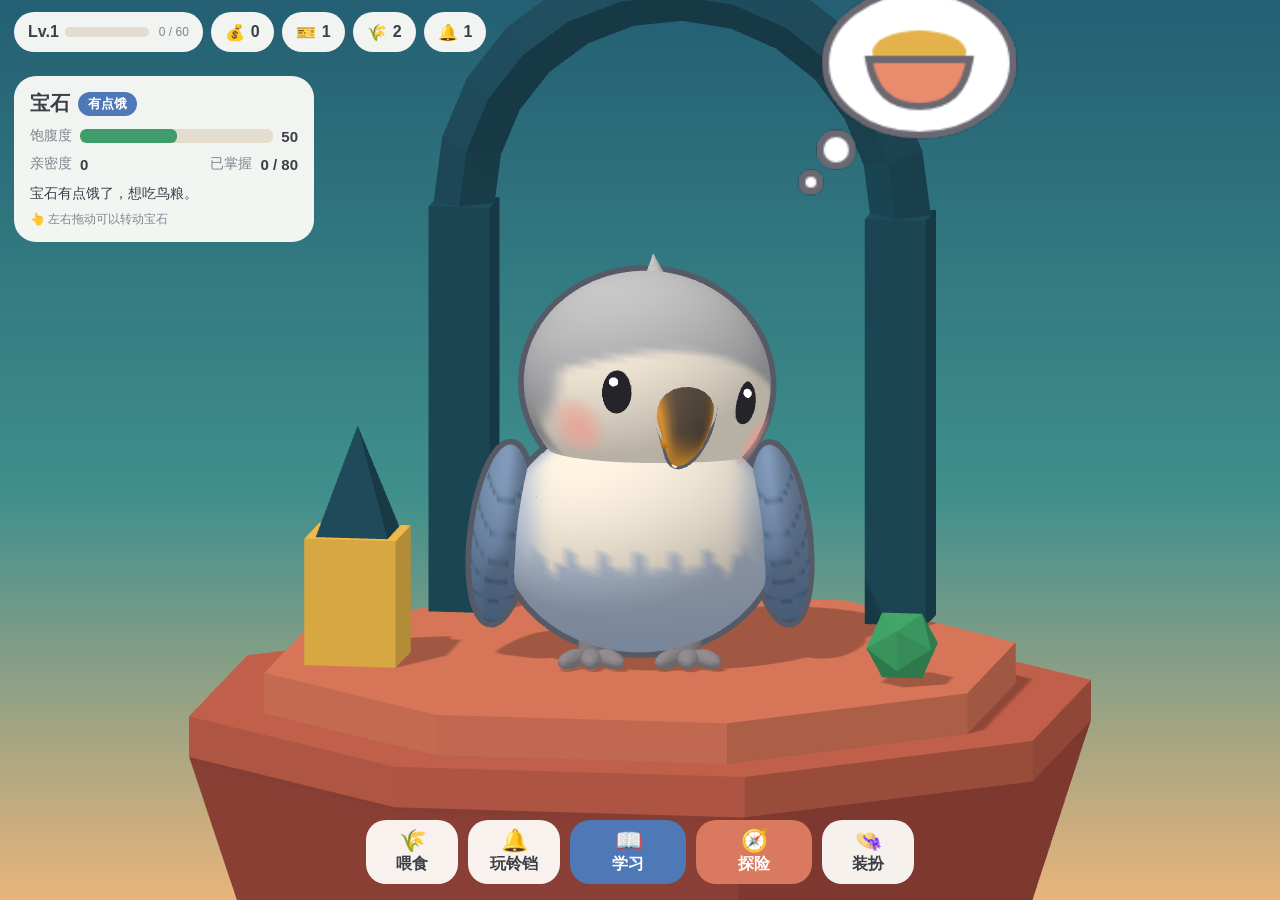
==== index.html @ 210354e5 "Add files via upload" ====
<!doctype html>
<html lang="zh-CN">
<head>
<meta charset="utf-8">
<meta name="viewport" content="width=device-width, initial-scale=1, viewport-fit=cover, user-scalable=no">
<meta name="apple-mobile-web-app-capable" content="yes">
<title>宝石小屋</title>
<link rel="stylesheet" href="css/game.css">
</head>
<body data-view="home">
<div id="stage"></div>

<!-- 小屋 -->
<div class="hud" id="homeHud">
  <div class="top">
    <div class="chip lv"><b id="lvText">Lv.1</b><span class="bar"><i id="xpBar"></i></span><small id="xpText"></small></div>
    <div class="chip" title="金币">💰 <b id="coins">0</b></div>
    <div class="chip" title="探险票">🎫 <b id="tickets">0</b></div>
    <div class="chip" title="鸟粮">🌾 <b id="food">0</b></div>
    <div class="chip" title="铃铛">🔔 <b id="bells">0</b></div>
  </div>
  <div class="side card">
    <div class="name">宝石 <span class="pill" id="statusPill"></span></div>
    <div class="row"><span>饱腹度</span><span class="bar big"><i id="satBar"></i></span><b id="satText"></b></div>
    <div class="row"><span>亲密度</span><b id="bond">0</b><span class="grow"></span><span>已掌握</span><b id="mastered"></b></div>
    <div class="tip" id="statusTip"></div>
    <div class="tip small">👆 左右拖动可以转动宝石</div>
  </div>
  <div class="actions" id="actions">
    <button id="btnFeed"><i>🌾</i>喂食</button>
    <button id="btnRing"><i>🔔</i>玩铃铛</button>
    <button id="btnStudy" class="main"><i>📖</i>学习</button>
    <button id="btnMap" class="main alt"><i>🧭</i>探险</button>
    <button id="btnSkin"><i>👒</i>装扮</button>
  </div>
  <div class="actions" id="rescueBar">
    <button id="btnRescue" class="main danger"><i>💗</i>开始抢救答题</button>
  </div>
</div>

<!-- 闯关 -->
<div class="hud" id="levelHud">
  <div class="top">
    <button class="chip btn" id="btnExit">← 回小屋</button>
    <div class="chip"><b id="lvName"></b></div>
    <div class="chip">💎 <b id="lvGems">0</b> / 3</div>
    <div class="chip">步数 <b id="lvSteps">0</b><small id="lvPar"></small></div>
  </div>
  <div class="hint" id="lvHint"></div>
  <div class="actions">
    <button id="btnUndo"><i>↩</i>撤销一步</button>
    <button id="btnRestart"><i>⟲</i>重新开始</button>
  </div>
</div>

<div class="modal" id="modal"><div class="sheet" id="sheet"></div></div>
<div id="toast"></div>

<script src="js/three.min.js"></script>
<script src="js/baoshi3d.js"></script>
<script src="js/store.js"></script>
<script src="js/questions.js"></script>
<script src="js/levels.js"></script>
<script src="js/game.js"></script>
</body>
</html>
---- css/game.css ----
:root { --ink:#3b3f48; --soft:#7f8590; --card:rgba(255,253,249,.94); --line:#e6ddd0; --accent:#4f79b6; --warm:#d9795f; --ok:#3f9d6b; --bad:#d2584f; }
* { box-sizing: border-box; -webkit-tap-highlight-color: transparent; -webkit-user-select: none; user-select: none; }
html, body { margin: 0; height: 100%; overflow: hidden; color: var(--ink);
  font-family: -apple-system, "PingFang SC", "Microsoft YaHei", sans-serif;
  background: linear-gradient(#245f73 0%, #3f8f8c 55%, #e9b47c 100%); }
#stage, #stage canvas { position: fixed; inset: 0; width: 100%; height: 100%; display: block; touch-action: none; }

.hud { position: fixed; inset: 0; pointer-events: none; display: none;
  padding: max(12px, env(safe-area-inset-top)) max(14px, env(safe-area-inset-right)) max(14px, env(safe-area-inset-bottom)) max(14px, env(safe-area-inset-left)); }
body[data-view="home"] #homeHud, body[data-view="level"] #levelHud { display: block; }
.hud > * { pointer-events: auto; }

.top { display: flex; gap: 8px; flex-wrap: wrap; align-items: center; }
.chip { background: var(--card); border-radius: 999px; padding: 8px 14px; font-size: 16px; display: flex; align-items: center; gap: 6px; min-height: 40px; }
.chip small { color: var(--soft); font-size: 12px; margin-left: 4px; }
.chip.btn { border: 0; font: inherit; font-size: 16px; font-weight: 700; color: inherit; cursor: pointer; }
.bar { display: inline-block; width: 84px; height: 10px; border-radius: 6px; background: #e4dccf; overflow: hidden; }
.bar i { display: block; height: 100%; width: 0; background: var(--accent); border-radius: 6px; transition: width .4s; }
.bar.big { flex: 1; height: 14px; }

.card { background: var(--card); border-radius: 22px; padding: 14px 16px; }
.side { position: absolute; left: max(14px, env(safe-area-inset-left)); top: 76px; width: min(300px, 44vw); }
.side .name { font-size: 20px; font-weight: 700; display: flex; align-items: center; gap: 8px; }
.pill { font-size: 13px; font-weight: 700; color: #fff; background: var(--accent); border-radius: 999px; padding: 3px 10px; }
.pill.warn { background: #d99a2b; } .pill.bad { background: var(--bad); }
.side .row { display: flex; align-items: center; gap: 8px; margin-top: 10px; font-size: 14px; color: var(--soft); }
.side .row b { color: var(--ink); font-size: 15px; }
.grow { flex: 1; }
.side .tip { margin-top: 10px; font-size: 14px; line-height: 1.5; }

.actions { position: absolute; left: 0; right: 0; bottom: max(16px, env(safe-area-inset-bottom)); display: flex; justify-content: center; gap: 10px; flex-wrap: wrap; padding: 0 12px; }
.actions button { font: inherit; font-size: 16px; font-weight: 700; color: var(--ink); min-width: 92px; min-height: 64px; padding: 8px 14px;
  border: 0; border-radius: 20px; background: var(--card); cursor: pointer; display: flex; flex-direction: column; align-items: center; justify-content: center; gap: 2px; transition: transform .08s; }
.actions button i { font-style: normal; font-size: 22px; line-height: 1; }
.actions button:active { transform: scale(.95); }
.actions button.main { background: var(--accent); color: #fff; min-width: 116px; }
.actions button.main.alt { background: var(--warm); }
.actions button.main.danger { background: var(--bad); min-width: 220px; flex-direction: row; gap: 8px; font-size: 19px; }
#rescueBar { display: none; }
body.coma #actions { display: none; } body.coma #rescueBar { display: flex; }

.hint { position: absolute; left: 50%; transform: translateX(-50%); top: 68px; max-width: 88vw; background: var(--card); border-radius: 16px; padding: 8px 16px; font-size: 15px; text-align: center; pointer-events: none; }

.modal { position: fixed; inset: 0; background: rgba(40, 50, 60, .45); display: none; align-items: center; justify-content: center; padding: 16px; }
.modal.on { display: flex; }
.sheet { background: #fffdf9; border-radius: 28px; padding: 22px; width: min(640px, 100%); max-height: 92vh; overflow: auto; }
.sheet h2 { margin: 0 0 4px; font-size: 24px; }
.sheet .sub { color: var(--soft); font-size: 14px; margin-bottom: 14px; }
.sheet button { font: inherit; font-size: 17px; color: var(--ink); min-height: 52px; border-radius: 16px; border: 2px solid var(--line); background: #fff; padding: 10px 16px; cursor: pointer; }
.sheet button.pri { background: var(--accent); border-color: var(--accent); color: #fff; font-weight: 700; }
.sheet button:disabled { opacity: .55; }
.foot { display: flex; gap: 10px; justify-content: flex-end; margin-top: 16px; flex-wrap: wrap; }
.grid2 { display: grid; grid-template-columns: 1fr 1fr; gap: 10px; }
.subj { text-align: left; display: flex; flex-direction: column; gap: 4px; border-left-width: 8px !important; }
.subj b { font-size: 20px; } .subj small { color: var(--soft); font-size: 13px; }

.qhead { display: flex; align-items: center; gap: 10px; margin-bottom: 10px; font-size: 14px; color: var(--soft); }
.tag { color: #fff; border-radius: 999px; padding: 3px 12px; font-weight: 700; font-size: 13px; }
.qtext { font-size: 21px; line-height: 1.55; margin: 6px 0 14px; font-weight: 600; }
.opts { display: grid; gap: 10px; }
.opts button { text-align: left; font-size: 18px; line-height: 1.45; }
.opts button.right { border-color: var(--ok); background: #e3f4ea; }
.opts button.wrong { border-color: var(--bad); background: #fbe6e3; }
.explain { margin-top: 14px; padding: 12px 14px; border-radius: 16px; background: #f4efe6; font-size: 16px; line-height: 1.6; }
.explain b { display: block; margin-bottom: 4px; }
.explain b.ok { color: var(--ok); } .explain b.no { color: var(--bad); }

.rewards { display: flex; gap: 10px; flex-wrap: wrap; margin: 12px 0 4px; }
.rewards span { background: #f4efe6; border-radius: 14px; padding: 8px 14px; font-size: 17px; font-weight: 700; }
.bigstars { font-size: 44px; letter-spacing: 6px; color: #f2b632; } .bigstars i { font-style: normal; color: #ddd5c8; }
.note { font-size: 15px; line-height: 1.6; color: var(--soft); margin-top: 8px; }

.levels { display: grid; grid-template-columns: repeat(5, 1fr); gap: 10px; }
.levels button { display: flex; flex-direction: column; align-items: center; gap: 2px; min-height: 84px; padding: 8px 4px; }
.levels button b { font-size: 22px; } .levels button small { font-size: 12px; color: var(--soft); }
.levels button .st { color: #f2b632; font-size: 15px; letter-spacing: 1px; } .levels button .st i { font-style: normal; color: #ddd5c8; }
.levels button.locked { background: #f1ece4; color: #b3ab9f; }
.skins { display: grid; grid-template-columns: repeat(auto-fill, minmax(110px, 1fr)); gap: 10px; }
.skins button { display: flex; flex-direction: column; align-items: center; gap: 6px; }
.skins button i { width: 34px; height: 34px; border-radius: 50%; border: 2px solid rgba(0,0,0,.15); }
.skins button.on { border-color: var(--accent); background: #e8eff9; }
.skins button.try { border-color: var(--warm); background: #fbeee9; }
.skins button em { font-style: normal; font-size: 30px; line-height: 1.1; }
.skins button small { font-size: 13px; color: var(--soft); }
.tabs { display: flex; gap: 6px; margin-bottom: 12px; flex-wrap: wrap; }
.tabs button { min-height: 42px; padding: 6px 14px; font-size: 15px; border-radius: 999px; }
.tabs button.on { background: var(--ink); border-color: var(--ink); color: #fff; font-weight: 700; }
.buybar { display: flex; align-items: center; justify-content: space-between; gap: 10px; margin-top: 14px; padding: 10px 12px; border-radius: 16px; background: #fbeee9; font-size: 15px; }
.side .tip.small { font-size: 12px; color: var(--soft); margin-top: 6px; }
/* 装扮面板靠右，不变暗、不挡住宝石，还能继续拖动宝石 */
.modal.dock { background: transparent; justify-content: flex-end; align-items: center; pointer-events: none; padding-right: max(14px, env(safe-area-inset-right)); }
.modal.dock .sheet { pointer-events: auto; width: min(380px, 46vw); max-height: 78vh; box-shadow: 0 8px 28px rgba(30, 40, 50, .25); }
.modal.dock .skins { grid-template-columns: repeat(auto-fill, minmax(96px, 1fr)); }

#toast { position: fixed; left: 50%; top: 22%; transform: translateX(-50%); background: rgba(45, 52, 64, .92); color: #fff; border-radius: 16px; padding: 12px 20px; font-size: 17px; max-width: 86vw; text-align: center; opacity: 0; pointer-events: none; transition: opacity .25s; }
#toast.on { opacity: 1; }

@media (max-width: 620px) {
  .side { position: static; width: auto; margin-top: 8px; }
  .actions button { min-width: 64px; font-size: 14px; }
  .levels { grid-template-columns: repeat(3, 1fr); }
  .modal.dock { align-items: flex-end; padding: 0; }
  .modal.dock .sheet { width: 100%; max-height: 46vh; border-radius: 24px 24px 0 0; }
  .qtext { font-size: 19px; }
}
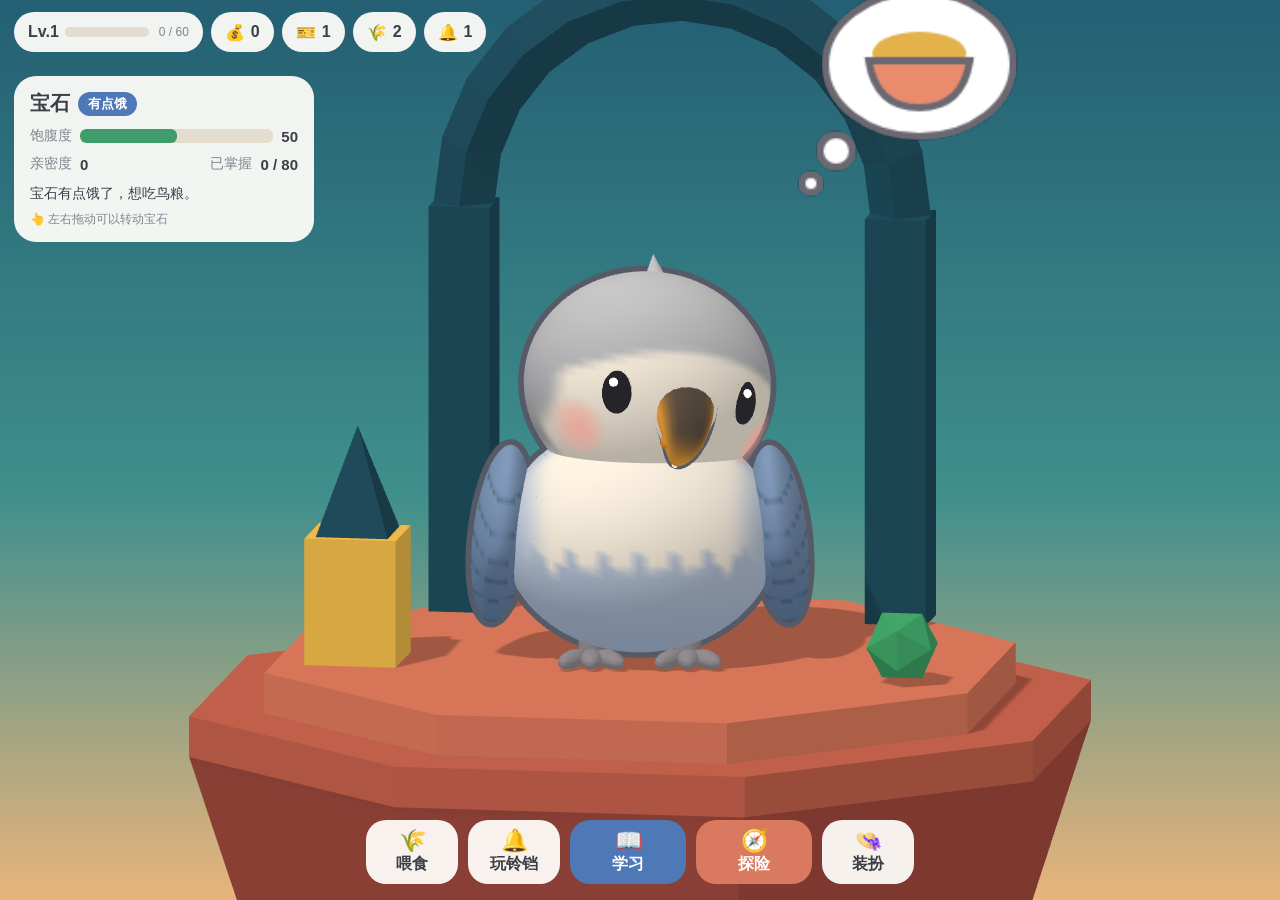
==== commit 5eacfb1d: "Add files via upload" ====
--- a/index.html
+++ b/index.html
@@ -50,6 +50,7 @@
   <div class="actions">
     <button id="btnUndo"><i>↩</i>撤销一步</button>
     <button id="btnRestart"><i>⟲</i>重新开始</button>
+    <button id="btnHint"><i>💡</i><span>提示 <b id="hintCount"></b></span></button>
   </div>
 </div>
 
@@ -61,6 +62,7 @@
 <script src="js/store.js"></script>
 <script src="js/questions.js"></script>
 <script src="js/levels.js"></script>
+<script src="js/leveldata.js"></script>
 <script src="js/game.js"></script>
 </body>
 </html>
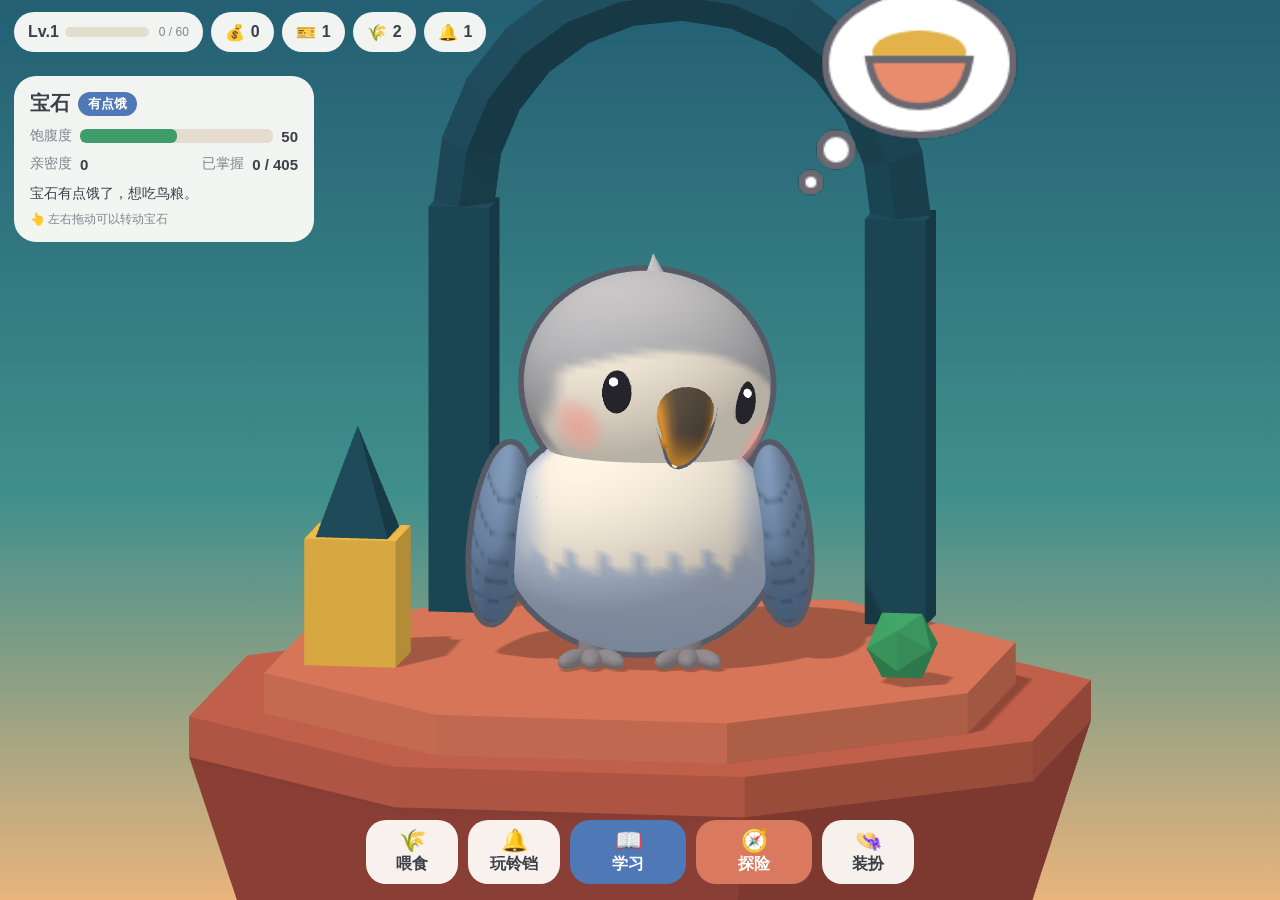
==== commit aea3872c: "Add files via upload" ====
--- a/index.html
+++ b/index.html
@@ -60,6 +60,10 @@
 <script src="js/three.min.js"></script>
 <script src="js/baoshi3d.js"></script>
 <script src="js/store.js"></script>
+<script src="js/q_math.js"></script>
+<script src="js/q_chinese.js"></script>
+<script src="js/q_english.js"></script>
+<script src="js/q_science.js"></script>
 <script src="js/questions.js"></script>
 <script src="js/levels.js"></script>
 <script src="js/leveldata.js"></script>
